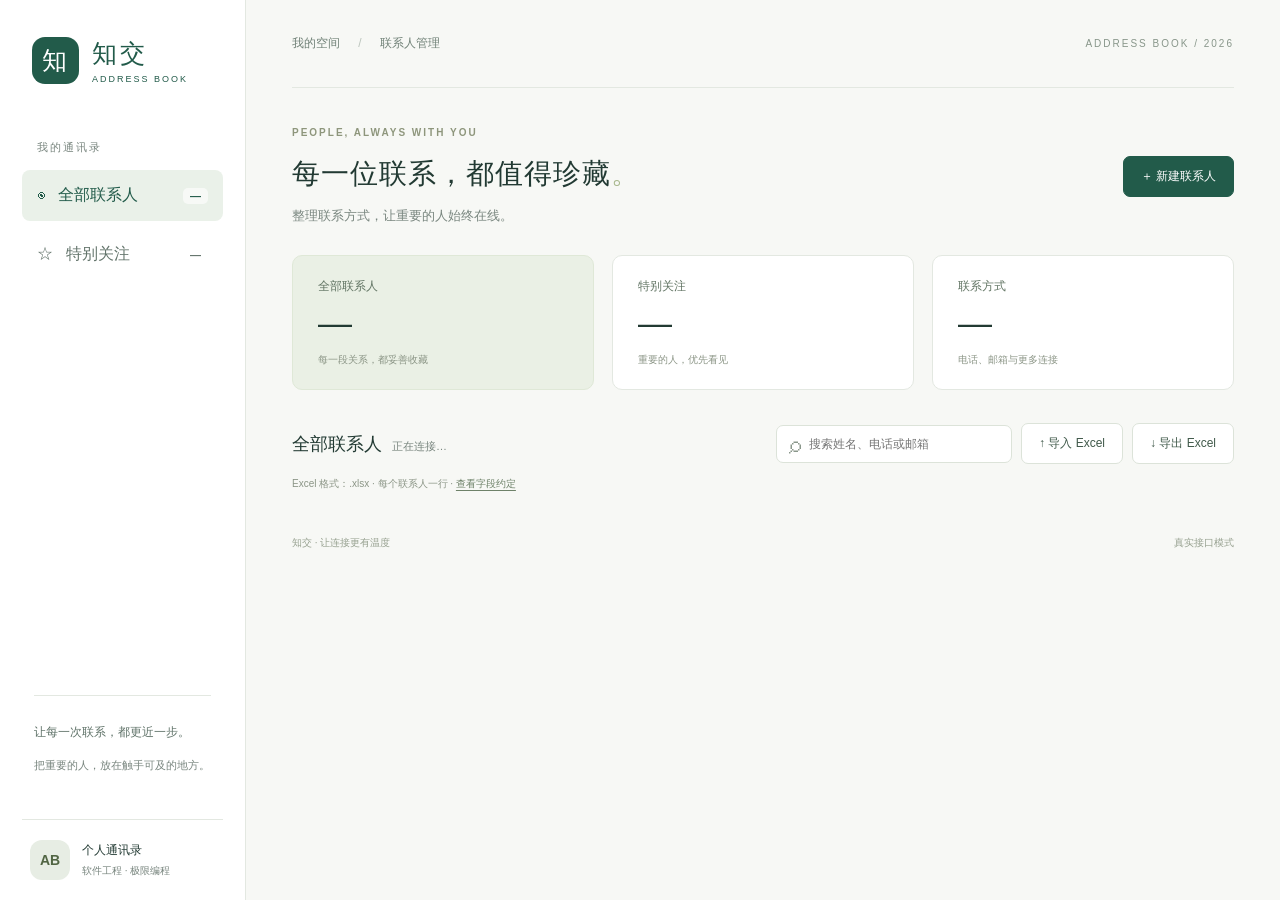
==== frontend/index.html @ eaf9f21e "feat(frontend): add responsive contact layout and API contract" ====
<!doctype html>
<html lang="zh-CN">
<head>
  <meta charset="UTF-8"><meta name="viewport" content="width=device-width, initial-scale=1">
  <meta name="theme-color" content="#225b4a"><title>知交 · 通讯录</title>
  <link rel="stylesheet" href="styles.css"><script type="module" src="app.js"></script>
</head>
<body>
  <aside class="sidebar">
    <a class="brand" href="./"><span class="brand-icon">知</span><span>知交<small>ADDRESS BOOK</small></span></a>
    <p class="nav-label">我的通讯录</p>
    <nav aria-label="联系人筛选"><button id="all-nav" class="nav active" aria-pressed="true">◉ <span>全部联系人</span><b id="all-count">—</b></button><button id="favorite-nav" class="nav" aria-pressed="false">☆ <span>特别关注</span><b id="favorite-count">—</b></button></nav>
    <div class="side-note"><span>让每一次联系，都更近一步。</span><p>把重要的人，放在触手可及的地方。</p></div>
    <div class="workspace"><span class="avatar">AB</span><div>个人通讯录<small>软件工程 · 极限编程</small></div></div>
  </aside>
  <main>
    <header><div class="breadcrumb">我的空间 <span>/</span> 联系人管理</div><span class="edition">ADDRESS BOOK / 2026</span></header>
    <section class="heading"><div><p class="eyebrow">PEOPLE, ALWAYS WITH YOU</p><h1 id="page-title">每一位联系，都值得珍藏<span>。</span></h1><p class="subtitle">整理联系方式，让重要的人始终在线。</p></div><button id="add-contact" class="primary">＋ 新建联系人</button></section>
    <div id="demo-banner" class="demo-banner" hidden>演示模式 · 虚构样例，仅保存在本次页面内存中；未连接真实后端。<a href="?">切换真实接口</a></div>
    <section class="stats" aria-label="通讯录概览"><div><span>全部联系人</span><strong id="stat-total">—</strong><small>每一段关系，都妥善收藏</small></div><div><span>特别关注</span><strong id="stat-favorite">—</strong><small>重要的人，优先看见</small></div><div><span>联系方式</span><strong id="stat-methods">—</strong><small>电话、邮箱与更多连接</small></div></section>
    <section class="directory"><div class="toolbar"><div><h2 id="list-title">全部联系人</h2><span id="result-count">正在连接…</span></div><div class="tools"><label class="search"><span aria-hidden="true">⌕</span><input id="search" type="search" placeholder="搜索姓名、电话或邮箱" aria-label="搜索联系人"></label><button id="import-button" class="secondary">↑ 导入 Excel</button><button id="export-button" class="secondary">↓ 导出 Excel</button><input id="import-file" type="file" accept=".xlsx" hidden></div></div>
    <p class="file-hint">Excel 格式：.xlsx · 每个联系人一行 · <a href="../docs/API_CONTRACT.md">查看字段约定</a></p>
    <div id="feedback" class="feedback" role="status" aria-live="polite" hidden></div>
    <div id="contact-list" class="contact-grid" aria-busy="true"></div>
    <div id="empty-state" class="empty" hidden><span>◎</span><h3 id="empty-title">还没有联系人</h3><p id="empty-description">新建一位联系人，开始整理你的连接。</p><button id="empty-add" class="secondary">＋ 新建联系人</button></div>
    <div id="error-state" class="empty" hidden><span>↻</span><h3>暂时无法连接通讯录</h3><p>请确认后端已启动、API 地址和跨域配置正确。</p><button id="retry" class="secondary">重新连接</button><a class="demo-link" href="?demo=1">查看标注清楚的前端演示</a></div>
    <footer><span>知交 · 让连接更有温度</span><span id="connection-label">真实接口模式</span></footer></section>
  </main>
  <dialog id="contact-dialog" aria-labelledby="dialog-title"><form id="contact-form"><div class="dialog-heading"><div><p class="eyebrow">A NEW CONNECTION</p><h2 id="dialog-title">新建联系人</h2></div><button type="button" class="icon-button" data-close aria-label="关闭">×</button></div><label class="field">姓名 <span class="required">*</span><input id="contact-name" name="name" required maxlength="80" placeholder="请输入联系人姓名" autocomplete="name"></label><label class="field">备注<textarea id="contact-notes" maxlength="1000" rows="2" placeholder="公司、分组，或关于这位联系人的小记"></textarea></label><div class="method-heading"><h3>联系方式</h3><button id="add-method" type="button" class="text-button">＋ 添加一项</button></div><div id="method-fields"></div><label class="favorite-option"><input id="contact-favorite" type="checkbox"> 设为特别关注</label><p id="form-error" class="form-error" role="alert" hidden></p><div class="dialog-actions"><button type="button" class="secondary" data-close>取消</button><button id="save-contact" type="submit" class="primary">保存联系人</button></div></form></dialog>
  <dialog id="delete-dialog" aria-labelledby="delete-title"><form id="delete-form"><h2 id="delete-title">删除联系人？</h2><p id="delete-description"></p><p>删除后无法恢复，请确认后再操作。</p><p id="delete-error" class="form-error" role="alert" hidden></p><div class="dialog-actions"><button type="button" class="secondary" id="cancel-delete">取消</button><button id="confirm-delete" class="danger" type="submit">确认删除</button></div></form></dialog>
</body></html>
---- frontend/styles.css ----
:root{font-family:"Segoe UI","Microsoft YaHei",sans-serif;color:#223a33;background:#f7f8f5;font-synthesis:none;--green:#225b4a;--muted:#79867f;--line:#e3e8e1}*{box-sizing:border-box}body{margin:0;display:flex;min-height:100vh}button,input,select,textarea{font:inherit}button,a,input,select,textarea{-webkit-tap-highlight-color:transparent}button{cursor:pointer;transition:background .16s,transform .16s}button:disabled{opacity:.55;cursor:wait}button:focus-visible,a:focus-visible{outline:3px solid #b79c52;outline-offset:3px}a{color:var(--green);text-underline-offset:3px}[hidden]{display:none!important}.sidebar{width:246px;flex-shrink:0;background:#fff;border-right:1px solid var(--line);padding:37px 22px 20px;display:flex;flex-direction:column;position:sticky;top:0;height:100vh}.brand{display:flex;align-items:center;gap:13px;text-decoration:none;font-size:25px;letter-spacing:3px;font-weight:700;margin:0 10px 56px}.brand-icon{background:var(--green);color:#fff;border-radius:13px;font-size:25px;width:47px;height:47px;display:grid;place-items:center}.brand small{display:block;font-size:9px;letter-spacing:2px;font-weight:500;margin-top:4px}.nav-label{font-size:11px;color:var(--muted);margin:0 15px 15px;letter-spacing:2px}.nav{display:flex;align-items:center;gap:13px;width:100%;border:0;background:transparent;border-radius:8px;padding:15px;text-align:left;color:#63746b;margin-bottom:8px}.nav.active{background:#eaf1e9;color:var(--green);font-weight:600}.nav b{margin-left:auto;font-size:11px;background:#fff9;padding:2px 7px;border-radius:5px}.side-note{margin:auto 12px 32px;border-top:1px solid var(--line);padding-top:25px;font-size:12px;line-height:1.9;color:#607369}.side-note p{font-size:11px;color:var(--muted)}.workspace{display:flex;gap:12px;border-top:1px solid var(--line);padding:20px 8px 0;font-size:12px;align-items:center}.workspace small{display:block;color:var(--muted);font-size:10px;margin-top:5px}.avatar{display:grid;place-items:center;background:#e7ede4;color:#516543;width:40px;height:40px;border-radius:12px;font-weight:600;font-size:14px;flex-shrink:0}main{flex:1;min-width:0;padding:0 46px 25px;max-width:1700px}header{height:88px;display:flex;justify-content:space-between;align-items:center;border-bottom:1px solid var(--line);font-size:12px}.breadcrumb{color:#708177}.breadcrumb span{padding:0 15px;color:#bcc5bd}.edition{font-size:10px;color:#88968a;letter-spacing:2px}.heading{display:flex;justify-content:space-between;align-items:center;margin:39px 0 30px;gap:20px}.eyebrow{font-size:10px;letter-spacing:2px;color:#8e967c;font-weight:600;margin:0 0 15px}h1{font-size:clamp(23px,2.2vw,34px);font-weight:600;letter-spacing:1px;margin:0;line-height:1.5}h1 span{color:#a6b68a}.subtitle{font-size:13px;color:var(--muted);margin:12px 0 0}.primary,.secondary,.danger{border-radius:7px;padding:11px 17px;font-size:12px;white-space:nowrap}.primary{background:var(--green);color:#fff;border:1px solid var(--green)}.primary:hover{background:#194637}.secondary{background:#fff;border:1px solid #dce3d9;color:#415a4b}.secondary:hover{background:#eff4ec}.danger{background:#a33d3d;color:#fff;border:1px solid #a33d3d}.stats{display:grid;grid-template-columns:repeat(3,1fr);gap:18px;margin:25px 0 33px}.stats>div{padding:22px 25px;border:1px solid var(--line);border-radius:10px;background:#fff;position:relative}.stats>div:first-child{background:#eaf0e5;border-color:#dfe8d7}.stats span{display:block;font-size:12px;color:#617463}.stats strong{display:block;font-size:34px;font-weight:500;margin:10px 0;line-height:1}.stats small{font-size:10px;color:#8b9586}.toolbar{display:flex;justify-content:space-between;align-items:center;gap:18px}.toolbar h2{font-size:18px;display:inline;margin-right:10px;font-weight:600}.toolbar #result-count{font-size:11px;color:var(--muted)}.tools{display:flex;gap:9px;align-items:center}.search{display:flex;align-items:center;gap:8px;background:#fff;border:1px solid #dce3d9;border-radius:7px;padding:0 12px}.search>span{font-size:24px;color:#8a978b}.search input{width:190px;padding:11px 0;border:0;background:none;font-size:12px;outline:0}.search:focus-within{outline:2px solid #a3b99c}.file-hint{font-size:10px;color:#8b9586;margin:13px 0 20px}.file-hint a{color:#6e8269}.contact-grid{display:grid;grid-template-columns:repeat(3,minmax(0,1fr));gap:17px}.contact-card{background:#fff;border:1px solid var(--line);border-radius:10px;padding:21px;min-height:222px;display:flex;flex-direction:column}.card-heading{display:flex;align-items:center;gap:12px;min-width:0}.card-heading .avatar{width:44px;height:44px;font-size:17px;background:#edf0e4;color:#758451}.card-heading h3{font-size:15px;margin:0 0 5px;overflow-wrap:anywhere}.card-heading .notes{font-size:11px;color:var(--muted);margin:0;overflow-wrap:anywhere}.identity{flex:1;min-width:0}.icon-button{background:transparent;border:0;padding:5px;font-size:23px;color:#b3bcae;line-height:1;border-radius:5px}.icon-button[aria-pressed="true"]{color:#b5943d}.methods{margin:18px 0 15px;display:grid;gap:9px}.method-line{display:flex;gap:9px;align-items:baseline;font-size:12px;min-width:0}.method-label{font-size:10px;color:#8d9b8d;min-width:28px}.method-value{overflow-wrap:anywhere;white-space:pre-wrap;color:#506553}.card-actions{margin-top:auto;display:flex;justify-content:flex-end;gap:15px;padding-top:13px;border-top:1px solid #eff1ec}.text-button{border:0;background:none;color:#476b57;font-size:11px;padding:4px}.text-button.delete{color:#9c7772}.empty{text-align:center;padding:60px 20px;background:#fff;border:1px dashed #d4dfd0;border-radius:10px;color:var(--muted)}.empty>span{font-size:35px;color:#9aab8c}.empty h3{font-size:18px;color:#385341;font-weight:500}.empty p{font-size:13px;line-height:1.8}.demo-link{display:inline-block;font-size:12px;margin:15px}footer{display:flex;justify-content:space-between;gap:12px;margin:25px 0;font-size:10px;color:#96a08f}.demo-banner{background:#fff4d7;border:1px solid #ead9a6;color:#806322;border-radius:7px;padding:12px 15px;font-size:12px;line-height:1.7}.demo-banner a{margin-left:12px}.feedback{padding:12px 15px;border-radius:7px;background:#e9f1e6;color:#345c3b;font-size:12px;margin:12px 0}.feedback.error,.form-error{background:#fff0ec;color:#9d4637}.feedback.info{background:#eef1f7;color:#465b7d}dialog{border:1px solid #dce3d9;border-radius:14px;padding:30px;width:min(570px,calc(100% - 28px));max-height:90vh;color:#294236;box-shadow:0 24px 90px #1d382c26}dialog::backdrop{background:#1b302957;backdrop-filter:blur(3px)}.dialog-heading{display:flex;justify-content:space-between;align-items:flex-start}.dialog-heading h2{font-size:23px;margin:0 0 25px;font-weight:600}.dialog-heading .eyebrow{margin-bottom:9px}.field{display:block;font-size:12px;margin-bottom:19px}.required{color:#a05b47}.field input,.field textarea{display:block;width:100%;margin-top:8px;border:1px solid #dbe2d7;border-radius:6px;padding:11px;background:#fafbf8;color:#294236;resize:vertical}.field input:focus,.field textarea:focus,.method-row input:focus,.method-row select:focus{outline:2px solid #a3b99c;outline-offset:1px}.method-heading{display:flex;justify-content:space-between;align-items:center;margin-bottom:8px}.method-heading h3{font-size:13px;font-weight:500}.method-row{display:flex;gap:8px;margin-bottom:10px;align-items:center}.method-row select,.method-row input{padding:10px 8px;border:1px solid #dbe2d7;background:#fafbf8;border-radius:5px;font-size:12px;min-width:0}.method-row select{width:85px}.method-row input{flex:1;width:0}.method-row button{font-size:20px}.favorite-option{font-size:12px;display:flex;gap:7px;align-items:center;margin:22px 0}.favorite-option input{accent-color:var(--green)}.dialog-actions{display:flex;justify-content:flex-end;gap:10px;padding-top:20px;border-top:1px solid var(--line);margin-top:20px}.form-error{padding:10px;font-size:12px;line-height:1.7;border-radius:6px}#delete-dialog p{font-size:13px;line-height:1.8}body:has(dialog[open]){overflow:hidden}
@media(min-width:1600px){main{padding-left:60px;padding-right:60px}.contact-grid{grid-template-columns:repeat(4,minmax(0,1fr))}}
@media(max-width:1200px){.sidebar{width:205px;padding-left:15px;padding-right:15px}main{padding:0 28px 20px}.toolbar{align-items:flex-start;flex-direction:column}.tools{width:100%}.search{flex:1}.search input{width:100%}.contact-grid{grid-template-columns:repeat(2,minmax(0,1fr))}.edition{display:none}}
@media(max-width:650px){body{display:block}.sidebar{position:static;width:100%;height:auto;padding:16px;border:0;border-bottom:1px solid var(--line)}.brand{font-size:21px;margin:0 0 18px;gap:10px}.brand-icon{width:38px;height:38px;font-size:21px}.nav-label,.side-note,.workspace{display:none}.sidebar nav{display:flex;gap:8px}.nav{margin:0;padding:11px;font-size:12px}.nav b{padding:2px 5px}.sidebar .brand small{font-size:8px}main{padding:0 16px 16px}header{height:52px}.heading{margin:25px 0 20px;align-items:flex-start;flex-direction:column}.heading .primary{align-self:flex-end}.eyebrow{font-size:8px;margin-bottom:10px}h1{font-size:23px}.subtitle{font-size:12px}.stats{gap:8px;margin:20px 0 25px}.stats>div{padding:15px 11px}.stats strong{font-size:27px}.stats span{font-size:11px}.stats small{font-size:9px;line-height:1.7;display:block}.tools{flex-wrap:wrap}.search{flex-basis:100%}.tools>.secondary{flex:1}.contact-grid{grid-template-columns:1fr}.toolbar h2{font-size:17px}.file-hint{line-height:1.8}.contact-card{min-height:205px}dialog{padding:22px}.edition{display:none}footer{font-size:9px}.demo-banner{font-size:11px}}
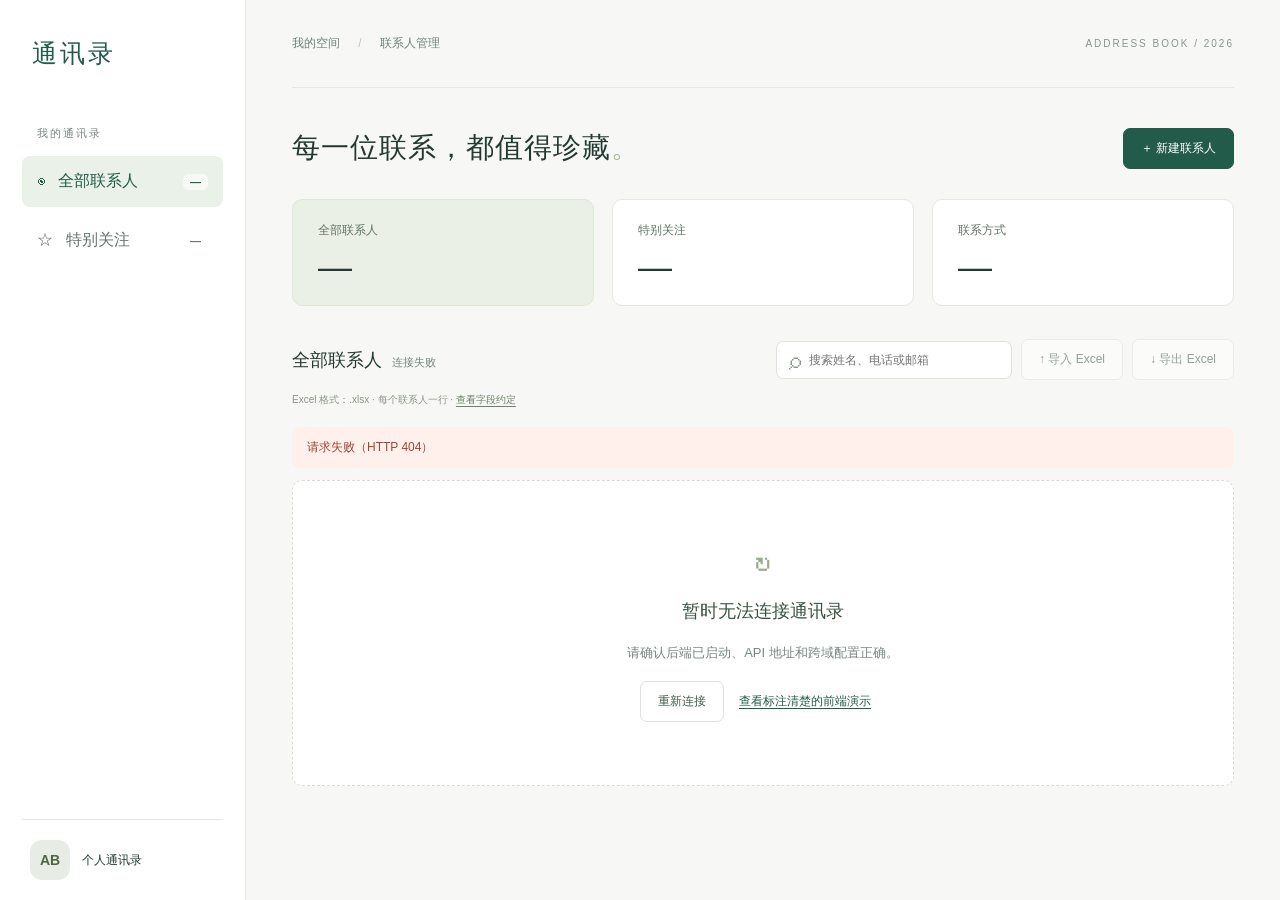
==== commit 3134a15d: "style(frontend): simplify title and remove annotated captions" ====
--- a/frontend/index.html
+++ b/frontend/index.html
@@ -2,29 +2,28 @@
 <html lang="zh-CN">
 <head>
   <meta charset="UTF-8"><meta name="viewport" content="width=device-width, initial-scale=1">
-  <meta name="theme-color" content="#225b4a"><title>知交 · 通讯录</title>
+  <meta name="theme-color" content="#225b4a"><title>通讯录</title>
   <link rel="stylesheet" href="styles.css"><script type="module" src="app.js"></script>
 </head>
 <body>
   <aside class="sidebar">
-    <a class="brand" href="./"><span class="brand-icon">知</span><span>知交<small>ADDRESS BOOK</small></span></a>
+    <a class="brand" href="./">通讯录</a>
     <p class="nav-label">我的通讯录</p>
     <nav aria-label="联系人筛选"><button id="all-nav" class="nav active" aria-pressed="true">◉ <span>全部联系人</span><b id="all-count">—</b></button><button id="favorite-nav" class="nav" aria-pressed="false">☆ <span>特别关注</span><b id="favorite-count">—</b></button></nav>
-    <div class="side-note"><span>让每一次联系，都更近一步。</span><p>把重要的人，放在触手可及的地方。</p></div>
-    <div class="workspace"><span class="avatar">AB</span><div>个人通讯录<small>软件工程 · 极限编程</small></div></div>
+    <div class="workspace"><span class="avatar">AB</span><div>个人通讯录</div></div>
   </aside>
   <main>
     <header><div class="breadcrumb">我的空间 <span>/</span> 联系人管理</div><span class="edition">ADDRESS BOOK / 2026</span></header>
-    <section class="heading"><div><p class="eyebrow">PEOPLE, ALWAYS WITH YOU</p><h1 id="page-title">每一位联系，都值得珍藏<span>。</span></h1><p class="subtitle">整理联系方式，让重要的人始终在线。</p></div><button id="add-contact" class="primary">＋ 新建联系人</button></section>
+    <section class="heading"><div><h1 id="page-title">每一位联系，都值得珍藏<span>。</span></h1></div><button id="add-contact" class="primary">＋ 新建联系人</button></section>
     <div id="demo-banner" class="demo-banner" hidden>演示模式 · 虚构样例，仅保存在本次页面内存中；未连接真实后端。<a href="?">切换真实接口</a></div>
-    <section class="stats" aria-label="通讯录概览"><div><span>全部联系人</span><strong id="stat-total">—</strong><small>每一段关系，都妥善收藏</small></div><div><span>特别关注</span><strong id="stat-favorite">—</strong><small>重要的人，优先看见</small></div><div><span>联系方式</span><strong id="stat-methods">—</strong><small>电话、邮箱与更多连接</small></div></section>
+    <section class="stats" aria-label="通讯录概览"><div><span>全部联系人</span><strong id="stat-total">—</strong></div><div><span>特别关注</span><strong id="stat-favorite">—</strong></div><div><span>联系方式</span><strong id="stat-methods">—</strong></div></section>
     <section class="directory"><div class="toolbar"><div><h2 id="list-title">全部联系人</h2><span id="result-count">正在连接…</span></div><div class="tools"><label class="search"><span aria-hidden="true">⌕</span><input id="search" type="search" placeholder="搜索姓名、电话或邮箱" aria-label="搜索联系人"></label><button id="import-button" class="secondary">↑ 导入 Excel</button><button id="export-button" class="secondary">↓ 导出 Excel</button><input id="import-file" type="file" accept=".xlsx" hidden></div></div>
     <p class="file-hint">Excel 格式：.xlsx · 每个联系人一行 · <a href="../docs/API_CONTRACT.md">查看字段约定</a></p>
     <div id="feedback" class="feedback" role="status" aria-live="polite" hidden></div>
     <div id="contact-list" class="contact-grid" aria-busy="true"></div>
     <div id="empty-state" class="empty" hidden><span>◎</span><h3 id="empty-title">还没有联系人</h3><p id="empty-description">新建一位联系人，开始整理你的连接。</p><button id="empty-add" class="secondary">＋ 新建联系人</button></div>
     <div id="error-state" class="empty" hidden><span>↻</span><h3>暂时无法连接通讯录</h3><p>请确认后端已启动、API 地址和跨域配置正确。</p><button id="retry" class="secondary">重新连接</button><a class="demo-link" href="?demo=1">查看标注清楚的前端演示</a></div>
-    <footer><span>知交 · 让连接更有温度</span><span id="connection-label">真实接口模式</span></footer></section>
+    </section>
   </main>
   <dialog id="contact-dialog" aria-labelledby="dialog-title"><form id="contact-form"><div class="dialog-heading"><div><p class="eyebrow">A NEW CONNECTION</p><h2 id="dialog-title">新建联系人</h2></div><button type="button" class="icon-button" data-close aria-label="关闭">×</button></div><label class="field">姓名 <span class="required">*</span><input id="contact-name" name="name" required maxlength="80" placeholder="请输入联系人姓名" autocomplete="name"></label><label class="field">备注<textarea id="contact-notes" maxlength="1000" rows="2" placeholder="公司、分组，或关于这位联系人的小记"></textarea></label><div class="method-heading"><h3>联系方式</h3><button id="add-method" type="button" class="text-button">＋ 添加一项</button></div><div id="method-fields"></div><label class="favorite-option"><input id="contact-favorite" type="checkbox"> 设为特别关注</label><p id="form-error" class="form-error" role="alert" hidden></p><div class="dialog-actions"><button type="button" class="secondary" data-close>取消</button><button id="save-contact" type="submit" class="primary">保存联系人</button></div></form></dialog>
   <dialog id="delete-dialog" aria-labelledby="delete-title"><form id="delete-form"><h2 id="delete-title">删除联系人？</h2><p id="delete-description"></p><p>删除后无法恢复，请确认后再操作。</p><p id="delete-error" class="form-error" role="alert" hidden></p><div class="dialog-actions"><button type="button" class="secondary" id="cancel-delete">取消</button><button id="confirm-delete" class="danger" type="submit">确认删除</button></div></form></dialog>
--- a/frontend/styles.css
+++ b/frontend/styles.css
@@ -1,4 +1,4 @@
-:root{font-family:"Segoe UI","Microsoft YaHei",sans-serif;color:#223a33;background:#f7f8f5;font-synthesis:none;--green:#225b4a;--muted:#79867f;--line:#e3e8e1}*{box-sizing:border-box}body{margin:0;display:flex;min-height:100vh}button,input,select,textarea{font:inherit}button,a,input,select,textarea{-webkit-tap-highlight-color:transparent}button{cursor:pointer;transition:background .16s,transform .16s}button:disabled{opacity:.55;cursor:wait}button:focus-visible,a:focus-visible{outline:3px solid #b79c52;outline-offset:3px}a{color:var(--green);text-underline-offset:3px}[hidden]{display:none!important}.sidebar{width:246px;flex-shrink:0;background:#fff;border-right:1px solid var(--line);padding:37px 22px 20px;display:flex;flex-direction:column;position:sticky;top:0;height:100vh}.brand{display:flex;align-items:center;gap:13px;text-decoration:none;font-size:25px;letter-spacing:3px;font-weight:700;margin:0 10px 56px}.brand-icon{background:var(--green);color:#fff;border-radius:13px;font-size:25px;width:47px;height:47px;display:grid;place-items:center}.brand small{display:block;font-size:9px;letter-spacing:2px;font-weight:500;margin-top:4px}.nav-label{font-size:11px;color:var(--muted);margin:0 15px 15px;letter-spacing:2px}.nav{display:flex;align-items:center;gap:13px;width:100%;border:0;background:transparent;border-radius:8px;padding:15px;text-align:left;color:#63746b;margin-bottom:8px}.nav.active{background:#eaf1e9;color:var(--green);font-weight:600}.nav b{margin-left:auto;font-size:11px;background:#fff9;padding:2px 7px;border-radius:5px}.side-note{margin:auto 12px 32px;border-top:1px solid var(--line);padding-top:25px;font-size:12px;line-height:1.9;color:#607369}.side-note p{font-size:11px;color:var(--muted)}.workspace{display:flex;gap:12px;border-top:1px solid var(--line);padding:20px 8px 0;font-size:12px;align-items:center}.workspace small{display:block;color:var(--muted);font-size:10px;margin-top:5px}.avatar{display:grid;place-items:center;background:#e7ede4;color:#516543;width:40px;height:40px;border-radius:12px;font-weight:600;font-size:14px;flex-shrink:0}main{flex:1;min-width:0;padding:0 46px 25px;max-width:1700px}header{height:88px;display:flex;justify-content:space-between;align-items:center;border-bottom:1px solid var(--line);font-size:12px}.breadcrumb{color:#708177}.breadcrumb span{padding:0 15px;color:#bcc5bd}.edition{font-size:10px;color:#88968a;letter-spacing:2px}.heading{display:flex;justify-content:space-between;align-items:center;margin:39px 0 30px;gap:20px}.eyebrow{font-size:10px;letter-spacing:2px;color:#8e967c;font-weight:600;margin:0 0 15px}h1{font-size:clamp(23px,2.2vw,34px);font-weight:600;letter-spacing:1px;margin:0;line-height:1.5}h1 span{color:#a6b68a}.subtitle{font-size:13px;color:var(--muted);margin:12px 0 0}.primary,.secondary,.danger{border-radius:7px;padding:11px 17px;font-size:12px;white-space:nowrap}.primary{background:var(--green);color:#fff;border:1px solid var(--green)}.primary:hover{background:#194637}.secondary{background:#fff;border:1px solid #dce3d9;color:#415a4b}.secondary:hover{background:#eff4ec}.danger{background:#a33d3d;color:#fff;border:1px solid #a33d3d}.stats{display:grid;grid-template-columns:repeat(3,1fr);gap:18px;margin:25px 0 33px}.stats>div{padding:22px 25px;border:1px solid var(--line);border-radius:10px;background:#fff;position:relative}.stats>div:first-child{background:#eaf0e5;border-color:#dfe8d7}.stats span{display:block;font-size:12px;color:#617463}.stats strong{display:block;font-size:34px;font-weight:500;margin:10px 0;line-height:1}.stats small{font-size:10px;color:#8b9586}.toolbar{display:flex;justify-content:space-between;align-items:center;gap:18px}.toolbar h2{font-size:18px;display:inline;margin-right:10px;font-weight:600}.toolbar #result-count{font-size:11px;color:var(--muted)}.tools{display:flex;gap:9px;align-items:center}.search{display:flex;align-items:center;gap:8px;background:#fff;border:1px solid #dce3d9;border-radius:7px;padding:0 12px}.search>span{font-size:24px;color:#8a978b}.search input{width:190px;padding:11px 0;border:0;background:none;font-size:12px;outline:0}.search:focus-within{outline:2px solid #a3b99c}.file-hint{font-size:10px;color:#8b9586;margin:13px 0 20px}.file-hint a{color:#6e8269}.contact-grid{display:grid;grid-template-columns:repeat(3,minmax(0,1fr));gap:17px}.contact-card{background:#fff;border:1px solid var(--line);border-radius:10px;padding:21px;min-height:222px;display:flex;flex-direction:column}.card-heading{display:flex;align-items:center;gap:12px;min-width:0}.card-heading .avatar{width:44px;height:44px;font-size:17px;background:#edf0e4;color:#758451}.card-heading h3{font-size:15px;margin:0 0 5px;overflow-wrap:anywhere}.card-heading .notes{font-size:11px;color:var(--muted);margin:0;overflow-wrap:anywhere}.identity{flex:1;min-width:0}.icon-button{background:transparent;border:0;padding:5px;font-size:23px;color:#b3bcae;line-height:1;border-radius:5px}.icon-button[aria-pressed="true"]{color:#b5943d}.methods{margin:18px 0 15px;display:grid;gap:9px}.method-line{display:flex;gap:9px;align-items:baseline;font-size:12px;min-width:0}.method-label{font-size:10px;color:#8d9b8d;min-width:28px}.method-value{overflow-wrap:anywhere;white-space:pre-wrap;color:#506553}.card-actions{margin-top:auto;display:flex;justify-content:flex-end;gap:15px;padding-top:13px;border-top:1px solid #eff1ec}.text-button{border:0;background:none;color:#476b57;font-size:11px;padding:4px}.text-button.delete{color:#9c7772}.empty{text-align:center;padding:60px 20px;background:#fff;border:1px dashed #d4dfd0;border-radius:10px;color:var(--muted)}.empty>span{font-size:35px;color:#9aab8c}.empty h3{font-size:18px;color:#385341;font-weight:500}.empty p{font-size:13px;line-height:1.8}.demo-link{display:inline-block;font-size:12px;margin:15px}footer{display:flex;justify-content:space-between;gap:12px;margin:25px 0;font-size:10px;color:#96a08f}.demo-banner{background:#fff4d7;border:1px solid #ead9a6;color:#806322;border-radius:7px;padding:12px 15px;font-size:12px;line-height:1.7}.demo-banner a{margin-left:12px}.feedback{padding:12px 15px;border-radius:7px;background:#e9f1e6;color:#345c3b;font-size:12px;margin:12px 0}.feedback.error,.form-error{background:#fff0ec;color:#9d4637}.feedback.info{background:#eef1f7;color:#465b7d}dialog{border:1px solid #dce3d9;border-radius:14px;padding:30px;width:min(570px,calc(100% - 28px));max-height:90vh;color:#294236;box-shadow:0 24px 90px #1d382c26}dialog::backdrop{background:#1b302957;backdrop-filter:blur(3px)}.dialog-heading{display:flex;justify-content:space-between;align-items:flex-start}.dialog-heading h2{font-size:23px;margin:0 0 25px;font-weight:600}.dialog-heading .eyebrow{margin-bottom:9px}.field{display:block;font-size:12px;margin-bottom:19px}.required{color:#a05b47}.field input,.field textarea{display:block;width:100%;margin-top:8px;border:1px solid #dbe2d7;border-radius:6px;padding:11px;background:#fafbf8;color:#294236;resize:vertical}.field input:focus,.field textarea:focus,.method-row input:focus,.method-row select:focus{outline:2px solid #a3b99c;outline-offset:1px}.method-heading{display:flex;justify-content:space-between;align-items:center;margin-bottom:8px}.method-heading h3{font-size:13px;font-weight:500}.method-row{display:flex;gap:8px;margin-bottom:10px;align-items:center}.method-row select,.method-row input{padding:10px 8px;border:1px solid #dbe2d7;background:#fafbf8;border-radius:5px;font-size:12px;min-width:0}.method-row select{width:85px}.method-row input{flex:1;width:0}.method-row button{font-size:20px}.favorite-option{font-size:12px;display:flex;gap:7px;align-items:center;margin:22px 0}.favorite-option input{accent-color:var(--green)}.dialog-actions{display:flex;justify-content:flex-end;gap:10px;padding-top:20px;border-top:1px solid var(--line);margin-top:20px}.form-error{padding:10px;font-size:12px;line-height:1.7;border-radius:6px}#delete-dialog p{font-size:13px;line-height:1.8}body:has(dialog[open]){overflow:hidden}
+:root{font-family:"Segoe UI","Microsoft YaHei",sans-serif;color:#223a33;background:#f7f8f5;font-synthesis:none;--green:#225b4a;--muted:#79867f;--line:#e3e8e1}*{box-sizing:border-box}body{margin:0;display:flex;min-height:100vh}button,input,select,textarea{font:inherit}button,a,input,select,textarea{-webkit-tap-highlight-color:transparent}button{cursor:pointer;transition:background .16s,transform .16s}button:disabled{opacity:.55;cursor:wait}button:focus-visible,a:focus-visible{outline:3px solid #b79c52;outline-offset:3px}a{color:var(--green);text-underline-offset:3px}[hidden]{display:none!important}.sidebar{width:246px;flex-shrink:0;background:#fff;border-right:1px solid var(--line);padding:37px 22px 20px;display:flex;flex-direction:column;position:sticky;top:0;height:100vh}.brand{display:flex;align-items:center;gap:13px;text-decoration:none;font-size:25px;letter-spacing:3px;font-weight:700;margin:0 10px 56px}.nav-label{font-size:11px;color:var(--muted);margin:0 15px 15px;letter-spacing:2px}.nav{display:flex;align-items:center;gap:13px;width:100%;border:0;background:transparent;border-radius:8px;padding:15px;text-align:left;color:#63746b;margin-bottom:8px}.nav.active{background:#eaf1e9;color:var(--green);font-weight:600}.nav b{margin-left:auto;font-size:11px;background:#fff9;padding:2px 7px;border-radius:5px}.workspace{margin-top:auto;display:flex;gap:12px;border-top:1px solid var(--line);padding:20px 8px 0;font-size:12px;align-items:center}.avatar{display:grid;place-items:center;background:#e7ede4;color:#516543;width:40px;height:40px;border-radius:12px;font-weight:600;font-size:14px;flex-shrink:0}main{flex:1;min-width:0;padding:0 46px 25px;max-width:1700px}header{height:88px;display:flex;justify-content:space-between;align-items:center;border-bottom:1px solid var(--line);font-size:12px}.breadcrumb{color:#708177}.breadcrumb span{padding:0 15px;color:#bcc5bd}.edition{font-size:10px;color:#88968a;letter-spacing:2px}.heading{display:flex;justify-content:space-between;align-items:center;margin:39px 0 30px;gap:20px}.eyebrow{font-size:10px;letter-spacing:2px;color:#8e967c;font-weight:600;margin:0 0 15px}h1{font-size:clamp(23px,2.2vw,34px);font-weight:600;letter-spacing:1px;margin:0;line-height:1.5}h1 span{color:#a6b68a}.primary,.secondary,.danger{border-radius:7px;padding:11px 17px;font-size:12px;white-space:nowrap}.primary{background:var(--green);color:#fff;border:1px solid var(--green)}.primary:hover{background:#194637}.secondary{background:#fff;border:1px solid #dce3d9;color:#415a4b}.secondary:hover{background:#eff4ec}.danger{background:#a33d3d;color:#fff;border:1px solid #a33d3d}.stats{display:grid;grid-template-columns:repeat(3,1fr);gap:18px;margin:25px 0 33px}.stats>div{padding:22px 25px;border:1px solid var(--line);border-radius:10px;background:#fff;position:relative}.stats>div:first-child{background:#eaf0e5;border-color:#dfe8d7}.stats span{display:block;font-size:12px;color:#617463}.stats strong{display:block;font-size:34px;font-weight:500;margin:10px 0 0;line-height:1}.toolbar{display:flex;justify-content:space-between;align-items:center;gap:18px}.toolbar h2{font-size:18px;display:inline;margin-right:10px;font-weight:600}.toolbar #result-count{font-size:11px;color:var(--muted)}.tools{display:flex;gap:9px;align-items:center}.search{display:flex;align-items:center;gap:8px;background:#fff;border:1px solid #dce3d9;border-radius:7px;padding:0 12px}.search>span{font-size:24px;color:#8a978b}.search input{width:190px;padding:11px 0;border:0;background:none;font-size:12px;outline:0}.search:focus-within{outline:2px solid #a3b99c}.file-hint{font-size:10px;color:#8b9586;margin:13px 0 20px}.file-hint a{color:#6e8269}.contact-grid{display:grid;grid-template-columns:repeat(3,minmax(0,1fr));gap:17px}.contact-card{background:#fff;border:1px solid var(--line);border-radius:10px;padding:21px;min-height:222px;display:flex;flex-direction:column}.card-heading{display:flex;align-items:center;gap:12px;min-width:0}.card-heading .avatar{width:44px;height:44px;font-size:17px;background:#edf0e4;color:#758451}.card-heading h3{font-size:15px;margin:0 0 5px;overflow-wrap:anywhere}.card-heading .notes{font-size:11px;color:var(--muted);margin:0;overflow-wrap:anywhere}.identity{flex:1;min-width:0}.icon-button{background:transparent;border:0;padding:5px;font-size:23px;color:#b3bcae;line-height:1;border-radius:5px}.icon-button[aria-pressed="true"]{color:#b5943d}.methods{margin:18px 0 15px;display:grid;gap:9px}.method-line{display:flex;gap:9px;align-items:baseline;font-size:12px;min-width:0}.method-label{font-size:10px;color:#8d9b8d;min-width:28px}.method-value{overflow-wrap:anywhere;white-space:pre-wrap;color:#506553}.card-actions{margin-top:auto;display:flex;justify-content:flex-end;gap:15px;padding-top:13px;border-top:1px solid #eff1ec}.text-button{border:0;background:none;color:#476b57;font-size:11px;padding:4px}.text-button.delete{color:#9c7772}.empty{text-align:center;padding:60px 20px;background:#fff;border:1px dashed #d4dfd0;border-radius:10px;color:var(--muted)}.empty>span{font-size:35px;color:#9aab8c}.empty h3{font-size:18px;color:#385341;font-weight:500}.empty p{font-size:13px;line-height:1.8}.demo-link{display:inline-block;font-size:12px;margin:15px}.demo-banner{background:#fff4d7;border:1px solid #ead9a6;color:#806322;border-radius:7px;padding:12px 15px;font-size:12px;line-height:1.7}.demo-banner a{margin-left:12px}.feedback{padding:12px 15px;border-radius:7px;background:#e9f1e6;color:#345c3b;font-size:12px;margin:12px 0}.feedback.error,.form-error{background:#fff0ec;color:#9d4637}.feedback.info{background:#eef1f7;color:#465b7d}dialog{border:1px solid #dce3d9;border-radius:14px;padding:30px;width:min(570px,calc(100% - 28px));max-height:90vh;color:#294236;box-shadow:0 24px 90px #1d382c26}dialog::backdrop{background:#1b302957;backdrop-filter:blur(3px)}.dialog-heading{display:flex;justify-content:space-between;align-items:flex-start}.dialog-heading h2{font-size:23px;margin:0 0 25px;font-weight:600}.dialog-heading .eyebrow{margin-bottom:9px}.field{display:block;font-size:12px;margin-bottom:19px}.required{color:#a05b47}.field input,.field textarea{display:block;width:100%;margin-top:8px;border:1px solid #dbe2d7;border-radius:6px;padding:11px;background:#fafbf8;color:#294236;resize:vertical}.field input:focus,.field textarea:focus,.method-row input:focus,.method-row select:focus{outline:2px solid #a3b99c;outline-offset:1px}.method-heading{display:flex;justify-content:space-between;align-items:center;margin-bottom:8px}.method-heading h3{font-size:13px;font-weight:500}.method-row{display:flex;gap:8px;margin-bottom:10px;align-items:center}.method-row select,.method-row input{padding:10px 8px;border:1px solid #dbe2d7;background:#fafbf8;border-radius:5px;font-size:12px;min-width:0}.method-row select{width:85px}.method-row input{flex:1;width:0}.method-row button{font-size:20px}.favorite-option{font-size:12px;display:flex;gap:7px;align-items:center;margin:22px 0}.favorite-option input{accent-color:var(--green)}.dialog-actions{display:flex;justify-content:flex-end;gap:10px;padding-top:20px;border-top:1px solid var(--line);margin-top:20px}.form-error{padding:10px;font-size:12px;line-height:1.7;border-radius:6px}#delete-dialog p{font-size:13px;line-height:1.8}body:has(dialog[open]){overflow:hidden}
 @media(min-width:1600px){main{padding-left:60px;padding-right:60px}.contact-grid{grid-template-columns:repeat(4,minmax(0,1fr))}}
 @media(max-width:1200px){.sidebar{width:205px;padding-left:15px;padding-right:15px}main{padding:0 28px 20px}.toolbar{align-items:flex-start;flex-direction:column}.tools{width:100%}.search{flex:1}.search input{width:100%}.contact-grid{grid-template-columns:repeat(2,minmax(0,1fr))}.edition{display:none}}
-@media(max-width:650px){body{display:block}.sidebar{position:static;width:100%;height:auto;padding:16px;border:0;border-bottom:1px solid var(--line)}.brand{font-size:21px;margin:0 0 18px;gap:10px}.brand-icon{width:38px;height:38px;font-size:21px}.nav-label,.side-note,.workspace{display:none}.sidebar nav{display:flex;gap:8px}.nav{margin:0;padding:11px;font-size:12px}.nav b{padding:2px 5px}.sidebar .brand small{font-size:8px}main{padding:0 16px 16px}header{height:52px}.heading{margin:25px 0 20px;align-items:flex-start;flex-direction:column}.heading .primary{align-self:flex-end}.eyebrow{font-size:8px;margin-bottom:10px}h1{font-size:23px}.subtitle{font-size:12px}.stats{gap:8px;margin:20px 0 25px}.stats>div{padding:15px 11px}.stats strong{font-size:27px}.stats span{font-size:11px}.stats small{font-size:9px;line-height:1.7;display:block}.tools{flex-wrap:wrap}.search{flex-basis:100%}.tools>.secondary{flex:1}.contact-grid{grid-template-columns:1fr}.toolbar h2{font-size:17px}.file-hint{line-height:1.8}.contact-card{min-height:205px}dialog{padding:22px}.edition{display:none}footer{font-size:9px}.demo-banner{font-size:11px}}
+@media(max-width:650px){body{display:block}.sidebar{position:static;width:100%;height:auto;padding:16px;border:0;border-bottom:1px solid var(--line)}.brand{font-size:21px;margin:0 0 18px;gap:10px}.nav-label,.workspace{display:none}.sidebar nav{display:flex;gap:8px}.nav{margin:0;padding:11px;font-size:12px}.nav b{padding:2px 5px}main{padding:0 16px 16px}header{height:52px}.heading{margin:25px 0 20px;align-items:flex-start;flex-direction:column}.heading .primary{align-self:flex-end}.eyebrow{font-size:8px;margin-bottom:10px}h1{font-size:23px}.stats{gap:8px;margin:20px 0 25px}.stats>div{padding:15px 11px}.stats strong{font-size:27px}.stats span{font-size:11px}.tools{flex-wrap:wrap}.search{flex-basis:100%}.tools>.secondary{flex:1}.contact-grid{grid-template-columns:1fr}.toolbar h2{font-size:17px}.file-hint{line-height:1.8}.contact-card{min-height:205px}dialog{padding:22px}.edition{display:none}.demo-banner{font-size:11px}}
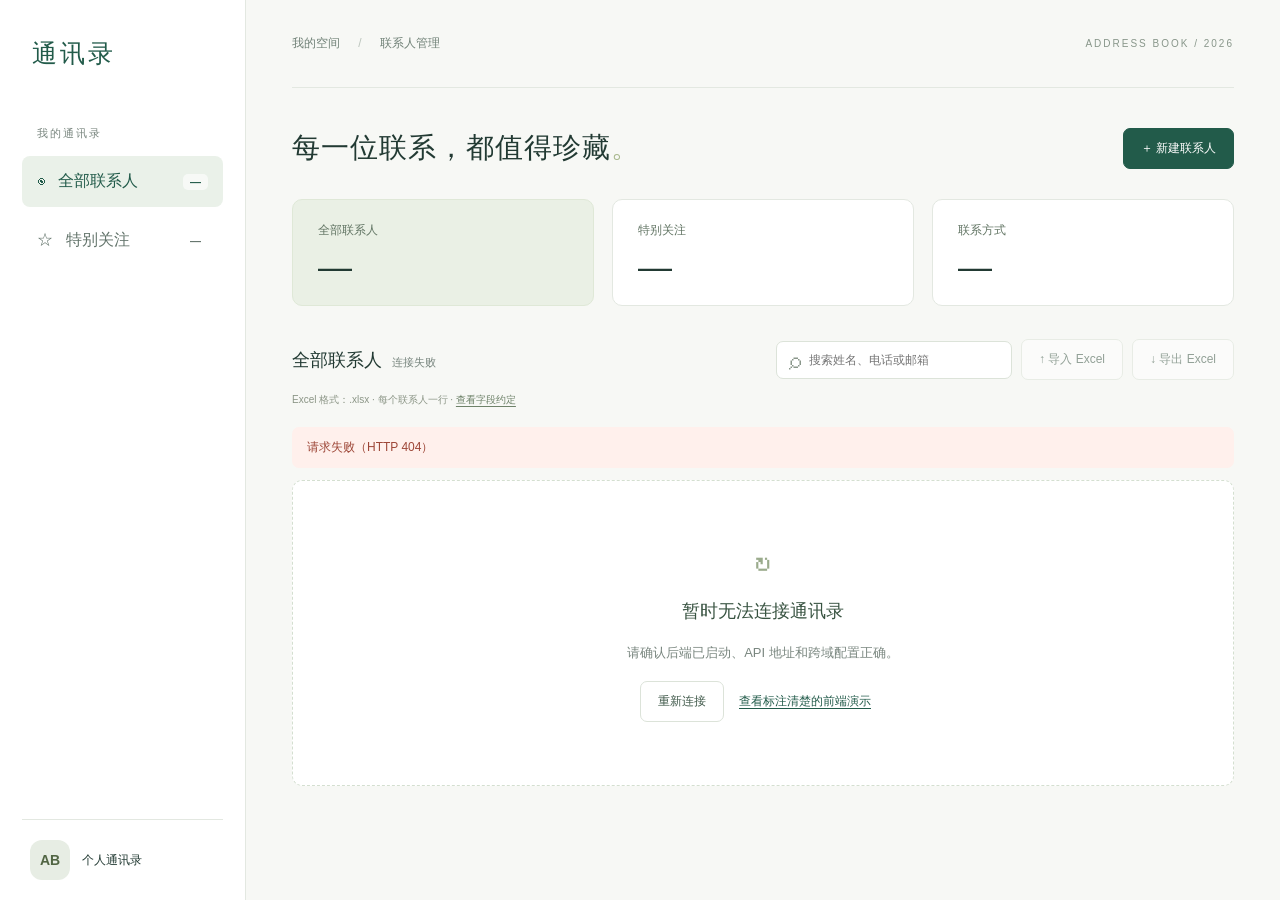
==== commit 62dcd434: "feat(deploy): host address book alongside calculator on Alibaba Cloud" ====
--- a/frontend/index.html
+++ b/frontend/index.html
@@ -18,7 +18,7 @@
     <div id="demo-banner" class="demo-banner" hidden>演示模式 · 虚构样例，仅保存在本次页面内存中；未连接真实后端。<a href="?">切换真实接口</a></div>
     <section class="stats" aria-label="通讯录概览"><div><span>全部联系人</span><strong id="stat-total">—</strong></div><div><span>特别关注</span><strong id="stat-favorite">—</strong></div><div><span>联系方式</span><strong id="stat-methods">—</strong></div></section>
     <section class="directory"><div class="toolbar"><div><h2 id="list-title">全部联系人</h2><span id="result-count">正在连接…</span></div><div class="tools"><label class="search"><span aria-hidden="true">⌕</span><input id="search" type="search" placeholder="搜索姓名、电话或邮箱" aria-label="搜索联系人"></label><button id="import-button" class="secondary">↑ 导入 Excel</button><button id="export-button" class="secondary">↓ 导出 Excel</button><input id="import-file" type="file" accept=".xlsx" hidden></div></div>
-    <p class="file-hint">Excel 格式：.xlsx · 每个联系人一行 · <a href="../docs/API_CONTRACT.md">查看字段约定</a></p>
+    <p class="file-hint">Excel 格式：.xlsx · 每个联系人一行 · <a href="https://github.com/linblackchen-code/address-book/blob/main/docs/API_CONTRACT.md" target="_blank" rel="noopener">查看字段约定</a></p>
     <div id="feedback" class="feedback" role="status" aria-live="polite" hidden></div>
     <div id="contact-list" class="contact-grid" aria-busy="true"></div>
     <div id="empty-state" class="empty" hidden><span>◎</span><h3 id="empty-title">还没有联系人</h3><p id="empty-description">新建一位联系人，开始整理你的连接。</p><button id="empty-add" class="secondary">＋ 新建联系人</button></div>
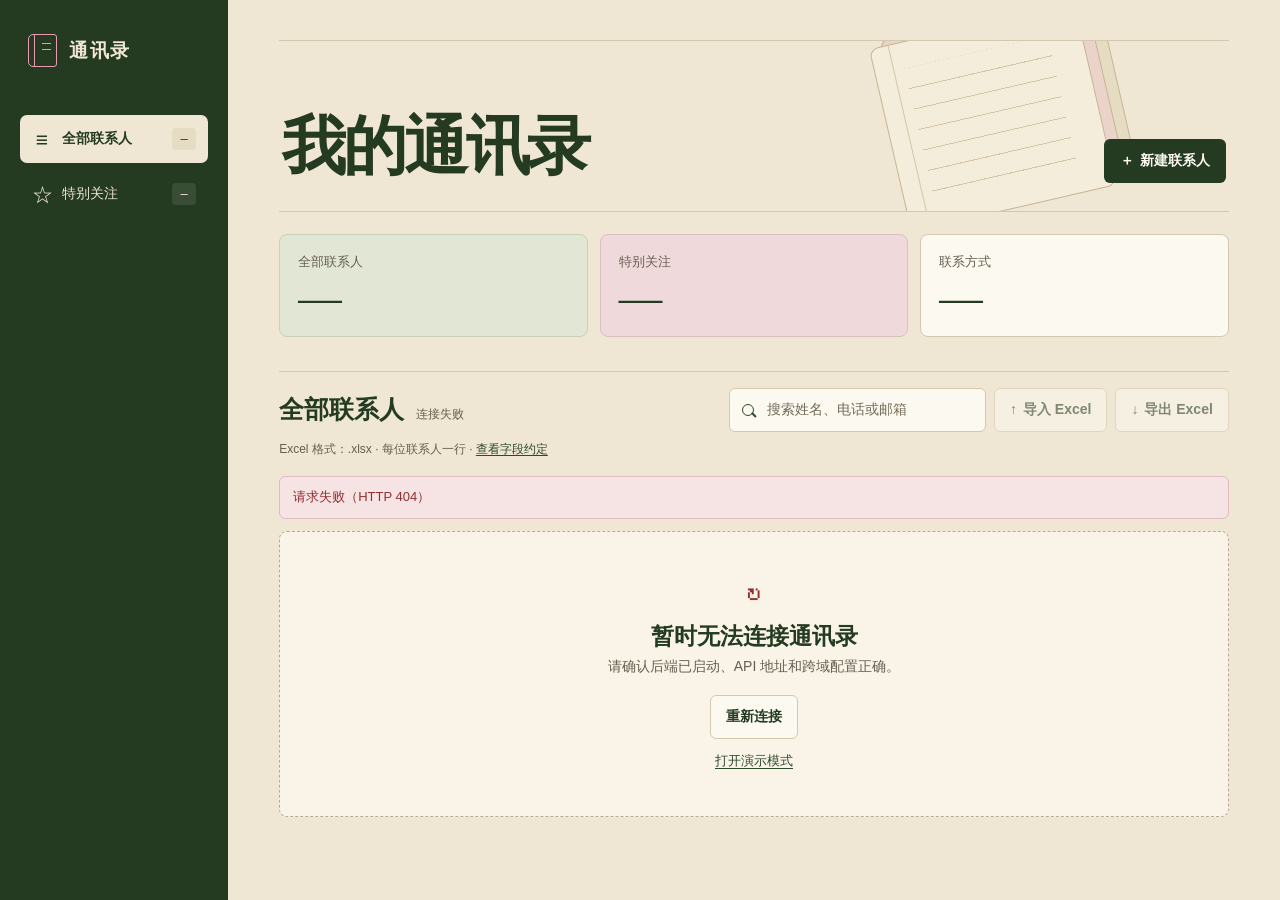
==== commit 63a79074: "style(frontend): refresh address book layout and responsive styles" ====
--- a/frontend/index.html
+++ b/frontend/index.html
@@ -1,30 +1,121 @@
 <!doctype html>
 <html lang="zh-CN">
 <head>
-  <meta charset="UTF-8"><meta name="viewport" content="width=device-width, initial-scale=1">
-  <meta name="theme-color" content="#225b4a"><title>通讯录</title>
-  <link rel="stylesheet" href="styles.css"><script type="module" src="app.js"></script>
+  <meta charset="UTF-8">
+  <meta name="viewport" content="width=device-width, initial-scale=1">
+  <meta name="theme-color" content="#243a21">
+  <title>通讯录</title>
+  <link rel="stylesheet" href="styles.css?v=editorial-forest">
+  <script type="module" src="app.js"></script>
 </head>
 <body>
   <aside class="sidebar">
-    <a class="brand" href="./">通讯录</a>
-    <p class="nav-label">我的通讯录</p>
-    <nav aria-label="联系人筛选"><button id="all-nav" class="nav active" aria-pressed="true">◉ <span>全部联系人</span><b id="all-count">—</b></button><button id="favorite-nav" class="nav" aria-pressed="false">☆ <span>特别关注</span><b id="favorite-count">—</b></button></nav>
-    <div class="workspace"><span class="avatar">AB</span><div>个人通讯录</div></div>
+    <a class="brand" href="./"><span class="book-mark" aria-hidden="true"></span>通讯录</a>
+    <nav aria-label="联系人筛选">
+      <button id="all-nav" class="nav active" aria-pressed="true">
+        <span class="nav-icon" aria-hidden="true">≡</span>
+        <span>全部联系人</span><b id="all-count">—</b>
+      </button>
+      <button id="favorite-nav" class="nav" aria-pressed="false">
+        <span class="nav-icon" aria-hidden="true">☆</span>
+        <span>特别关注</span><b id="favorite-count">—</b>
+      </button>
+    </nav>
   </aside>
+
   <main>
-    <header><div class="breadcrumb">我的空间 <span>/</span> 联系人管理</div><span class="edition">ADDRESS BOOK / 2026</span></header>
-    <section class="heading"><div><h1 id="page-title">每一位联系，都值得珍藏<span>。</span></h1></div><button id="add-contact" class="primary">＋ 新建联系人</button></section>
-    <div id="demo-banner" class="demo-banner" hidden>演示模式 · 虚构样例，仅保存在本次页面内存中；未连接真实后端。<a href="?">切换真实接口</a></div>
-    <section class="stats" aria-label="通讯录概览"><div><span>全部联系人</span><strong id="stat-total">—</strong></div><div><span>特别关注</span><strong id="stat-favorite">—</strong></div><div><span>联系方式</span><strong id="stat-methods">—</strong></div></section>
-    <section class="directory"><div class="toolbar"><div><h2 id="list-title">全部联系人</h2><span id="result-count">正在连接…</span></div><div class="tools"><label class="search"><span aria-hidden="true">⌕</span><input id="search" type="search" placeholder="搜索姓名、电话或邮箱" aria-label="搜索联系人"></label><button id="import-button" class="secondary">↑ 导入 Excel</button><button id="export-button" class="secondary">↓ 导出 Excel</button><input id="import-file" type="file" accept=".xlsx" hidden></div></div>
-    <p class="file-hint">Excel 格式：.xlsx · 每个联系人一行 · <a href="https://github.com/linblackchen-code/address-book/blob/main/docs/API_CONTRACT.md" target="_blank" rel="noopener">查看字段约定</a></p>
-    <div id="feedback" class="feedback" role="status" aria-live="polite" hidden></div>
-    <div id="contact-list" class="contact-grid" aria-busy="true"></div>
-    <div id="empty-state" class="empty" hidden><span>◎</span><h3 id="empty-title">还没有联系人</h3><p id="empty-description">新建一位联系人，开始整理你的连接。</p><button id="empty-add" class="secondary">＋ 新建联系人</button></div>
-    <div id="error-state" class="empty" hidden><span>↻</span><h3>暂时无法连接通讯录</h3><p>请确认后端已启动、API 地址和跨域配置正确。</p><button id="retry" class="secondary">重新连接</button><a class="demo-link" href="?demo=1">查看标注清楚的前端演示</a></div>
+    <header class="heading">
+      <h1 id="page-title">我的通讯录</h1>
+      <button id="add-contact" class="primary"><span aria-hidden="true">＋</span> 新建联系人</button>
+      <div class="index-art" aria-hidden="true">
+        <span class="index-sheet"></span>
+        <span class="index-sheet"></span>
+        <span class="index-sheet"></span>
+      </div>
+    </header>
+
+    <div id="demo-banner" class="demo-banner" hidden>
+      演示模式 · 数据仅保存在当前页面，不会写入数据库。<a href="?">切换真实接口</a>
+    </div>
+
+    <section class="stats" aria-label="通讯录概览">
+      <div><span>全部联系人</span><strong id="stat-total">—</strong></div>
+      <div><span>特别关注</span><strong id="stat-favorite">—</strong></div>
+      <div><span>联系方式</span><strong id="stat-methods">—</strong></div>
+    </section>
+
+    <section class="directory" aria-labelledby="list-title">
+      <div class="toolbar">
+        <div class="list-heading">
+          <h2 id="list-title">全部联系人</h2>
+          <span id="result-count">正在连接…</span>
+        </div>
+        <div class="tools">
+          <label class="search">
+            <span class="search-icon" aria-hidden="true"></span>
+            <input id="search" type="search" placeholder="搜索姓名、电话或邮箱" aria-label="搜索联系人">
+          </label>
+          <button id="import-button" class="secondary"><span aria-hidden="true">↑</span> 导入 Excel</button>
+          <button id="export-button" class="secondary"><span aria-hidden="true">↓</span> 导出 Excel</button>
+          <input id="import-file" type="file" accept=".xlsx" hidden>
+        </div>
+      </div>
+      <p class="file-hint">Excel 格式：.xlsx · 每位联系人一行 · <a href="https://github.com/linblackchen-code/address-book/blob/main/docs/API_CONTRACT.md" target="_blank" rel="noopener">查看字段约定</a></p>
+      <div id="feedback" class="feedback" role="status" aria-live="polite" hidden></div>
+      <div id="contact-list" class="contact-grid" aria-busy="true"></div>
+      <div id="empty-state" class="empty" hidden>
+        <span class="book-mark" aria-hidden="true"></span>
+        <h3 id="empty-title">还没有联系人</h3>
+        <p id="empty-description">新建一位联系人，开始整理你的连接。</p>
+        <button id="empty-add" class="secondary"><span aria-hidden="true">＋</span> 新建联系人</button>
+      </div>
+      <div id="error-state" class="empty connection-error" hidden>
+        <span aria-hidden="true">↻</span>
+        <h3>暂时无法连接通讯录</h3>
+        <p>请确认后端已启动、API 地址和跨域配置正确。</p>
+        <button id="retry" class="secondary">重新连接</button>
+        <a class="demo-link" href="?demo=1">打开演示模式</a>
+      </div>
     </section>
   </main>
-  <dialog id="contact-dialog" aria-labelledby="dialog-title"><form id="contact-form"><div class="dialog-heading"><div><p class="eyebrow">A NEW CONNECTION</p><h2 id="dialog-title">新建联系人</h2></div><button type="button" class="icon-button" data-close aria-label="关闭">×</button></div><label class="field">姓名 <span class="required">*</span><input id="contact-name" name="name" required maxlength="80" placeholder="请输入联系人姓名" autocomplete="name"></label><label class="field">备注<textarea id="contact-notes" maxlength="1000" rows="2" placeholder="公司、分组，或关于这位联系人的小记"></textarea></label><div class="method-heading"><h3>联系方式</h3><button id="add-method" type="button" class="text-button">＋ 添加一项</button></div><div id="method-fields"></div><label class="favorite-option"><input id="contact-favorite" type="checkbox"> 设为特别关注</label><p id="form-error" class="form-error" role="alert" hidden></p><div class="dialog-actions"><button type="button" class="secondary" data-close>取消</button><button id="save-contact" type="submit" class="primary">保存联系人</button></div></form></dialog>
-  <dialog id="delete-dialog" aria-labelledby="delete-title"><form id="delete-form"><h2 id="delete-title">删除联系人？</h2><p id="delete-description"></p><p>删除后无法恢复，请确认后再操作。</p><p id="delete-error" class="form-error" role="alert" hidden></p><div class="dialog-actions"><button type="button" class="secondary" id="cancel-delete">取消</button><button id="confirm-delete" class="danger" type="submit">确认删除</button></div></form></dialog>
-</body></html>
+
+  <dialog id="contact-dialog" aria-labelledby="dialog-title">
+    <form id="contact-form">
+      <div class="dialog-heading">
+        <h2 id="dialog-title">新建联系人</h2>
+        <button type="button" class="icon-button" data-close aria-label="关闭">×</button>
+      </div>
+      <label class="field">姓名 <span class="required">*</span>
+        <input id="contact-name" name="name" required maxlength="80" placeholder="请输入联系人姓名" autocomplete="name">
+      </label>
+      <label class="field">备注
+        <textarea id="contact-notes" maxlength="1000" rows="2" placeholder="例如公司或分组"></textarea>
+      </label>
+      <div class="method-heading">
+        <h3>联系方式</h3>
+        <button id="add-method" type="button" class="text-button">＋ 添加一项</button>
+      </div>
+      <div id="method-fields"></div>
+      <label class="favorite-option"><input id="contact-favorite" type="checkbox"> 设为特别关注</label>
+      <p id="form-error" class="form-error" role="alert" hidden></p>
+      <div class="dialog-actions">
+        <button type="button" class="secondary" data-close>取消</button>
+        <button id="save-contact" type="submit" class="primary">保存联系人</button>
+      </div>
+    </form>
+  </dialog>
+
+  <dialog id="delete-dialog" aria-labelledby="delete-title">
+    <form id="delete-form">
+      <h2 id="delete-title">删除联系人？</h2>
+      <p id="delete-description"></p>
+      <p>删除后无法恢复，请确认后再操作。</p>
+      <p id="delete-error" class="form-error" role="alert" hidden></p>
+      <div class="dialog-actions">
+        <button type="button" class="secondary" id="cancel-delete">取消</button>
+        <button id="confirm-delete" class="danger" type="submit">确认删除</button>
+      </div>
+    </form>
+  </dialog>
+</body>
+</html>
--- a/frontend/styles.css
+++ b/frontend/styles.css
@@ -1,4 +1,481 @@
-:root{font-family:"Segoe UI","Microsoft YaHei",sans-serif;color:#223a33;background:#f7f8f5;font-synthesis:none;--green:#225b4a;--muted:#79867f;--line:#e3e8e1}*{box-sizing:border-box}body{margin:0;display:flex;min-height:100vh}button,input,select,textarea{font:inherit}button,a,input,select,textarea{-webkit-tap-highlight-color:transparent}button{cursor:pointer;transition:background .16s,transform .16s}button:disabled{opacity:.55;cursor:wait}button:focus-visible,a:focus-visible{outline:3px solid #b79c52;outline-offset:3px}a{color:var(--green);text-underline-offset:3px}[hidden]{display:none!important}.sidebar{width:246px;flex-shrink:0;background:#fff;border-right:1px solid var(--line);padding:37px 22px 20px;display:flex;flex-direction:column;position:sticky;top:0;height:100vh}.brand{display:flex;align-items:center;gap:13px;text-decoration:none;font-size:25px;letter-spacing:3px;font-weight:700;margin:0 10px 56px}.nav-label{font-size:11px;color:var(--muted);margin:0 15px 15px;letter-spacing:2px}.nav{display:flex;align-items:center;gap:13px;width:100%;border:0;background:transparent;border-radius:8px;padding:15px;text-align:left;color:#63746b;margin-bottom:8px}.nav.active{background:#eaf1e9;color:var(--green);font-weight:600}.nav b{margin-left:auto;font-size:11px;background:#fff9;padding:2px 7px;border-radius:5px}.workspace{margin-top:auto;display:flex;gap:12px;border-top:1px solid var(--line);padding:20px 8px 0;font-size:12px;align-items:center}.avatar{display:grid;place-items:center;background:#e7ede4;color:#516543;width:40px;height:40px;border-radius:12px;font-weight:600;font-size:14px;flex-shrink:0}main{flex:1;min-width:0;padding:0 46px 25px;max-width:1700px}header{height:88px;display:flex;justify-content:space-between;align-items:center;border-bottom:1px solid var(--line);font-size:12px}.breadcrumb{color:#708177}.breadcrumb span{padding:0 15px;color:#bcc5bd}.edition{font-size:10px;color:#88968a;letter-spacing:2px}.heading{display:flex;justify-content:space-between;align-items:center;margin:39px 0 30px;gap:20px}.eyebrow{font-size:10px;letter-spacing:2px;color:#8e967c;font-weight:600;margin:0 0 15px}h1{font-size:clamp(23px,2.2vw,34px);font-weight:600;letter-spacing:1px;margin:0;line-height:1.5}h1 span{color:#a6b68a}.primary,.secondary,.danger{border-radius:7px;padding:11px 17px;font-size:12px;white-space:nowrap}.primary{background:var(--green);color:#fff;border:1px solid var(--green)}.primary:hover{background:#194637}.secondary{background:#fff;border:1px solid #dce3d9;color:#415a4b}.secondary:hover{background:#eff4ec}.danger{background:#a33d3d;color:#fff;border:1px solid #a33d3d}.stats{display:grid;grid-template-columns:repeat(3,1fr);gap:18px;margin:25px 0 33px}.stats>div{padding:22px 25px;border:1px solid var(--line);border-radius:10px;background:#fff;position:relative}.stats>div:first-child{background:#eaf0e5;border-color:#dfe8d7}.stats span{display:block;font-size:12px;color:#617463}.stats strong{display:block;font-size:34px;font-weight:500;margin:10px 0 0;line-height:1}.toolbar{display:flex;justify-content:space-between;align-items:center;gap:18px}.toolbar h2{font-size:18px;display:inline;margin-right:10px;font-weight:600}.toolbar #result-count{font-size:11px;color:var(--muted)}.tools{display:flex;gap:9px;align-items:center}.search{display:flex;align-items:center;gap:8px;background:#fff;border:1px solid #dce3d9;border-radius:7px;padding:0 12px}.search>span{font-size:24px;color:#8a978b}.search input{width:190px;padding:11px 0;border:0;background:none;font-size:12px;outline:0}.search:focus-within{outline:2px solid #a3b99c}.file-hint{font-size:10px;color:#8b9586;margin:13px 0 20px}.file-hint a{color:#6e8269}.contact-grid{display:grid;grid-template-columns:repeat(3,minmax(0,1fr));gap:17px}.contact-card{background:#fff;border:1px solid var(--line);border-radius:10px;padding:21px;min-height:222px;display:flex;flex-direction:column}.card-heading{display:flex;align-items:center;gap:12px;min-width:0}.card-heading .avatar{width:44px;height:44px;font-size:17px;background:#edf0e4;color:#758451}.card-heading h3{font-size:15px;margin:0 0 5px;overflow-wrap:anywhere}.card-heading .notes{font-size:11px;color:var(--muted);margin:0;overflow-wrap:anywhere}.identity{flex:1;min-width:0}.icon-button{background:transparent;border:0;padding:5px;font-size:23px;color:#b3bcae;line-height:1;border-radius:5px}.icon-button[aria-pressed="true"]{color:#b5943d}.methods{margin:18px 0 15px;display:grid;gap:9px}.method-line{display:flex;gap:9px;align-items:baseline;font-size:12px;min-width:0}.method-label{font-size:10px;color:#8d9b8d;min-width:28px}.method-value{overflow-wrap:anywhere;white-space:pre-wrap;color:#506553}.card-actions{margin-top:auto;display:flex;justify-content:flex-end;gap:15px;padding-top:13px;border-top:1px solid #eff1ec}.text-button{border:0;background:none;color:#476b57;font-size:11px;padding:4px}.text-button.delete{color:#9c7772}.empty{text-align:center;padding:60px 20px;background:#fff;border:1px dashed #d4dfd0;border-radius:10px;color:var(--muted)}.empty>span{font-size:35px;color:#9aab8c}.empty h3{font-size:18px;color:#385341;font-weight:500}.empty p{font-size:13px;line-height:1.8}.demo-link{display:inline-block;font-size:12px;margin:15px}.demo-banner{background:#fff4d7;border:1px solid #ead9a6;color:#806322;border-radius:7px;padding:12px 15px;font-size:12px;line-height:1.7}.demo-banner a{margin-left:12px}.feedback{padding:12px 15px;border-radius:7px;background:#e9f1e6;color:#345c3b;font-size:12px;margin:12px 0}.feedback.error,.form-error{background:#fff0ec;color:#9d4637}.feedback.info{background:#eef1f7;color:#465b7d}dialog{border:1px solid #dce3d9;border-radius:14px;padding:30px;width:min(570px,calc(100% - 28px));max-height:90vh;color:#294236;box-shadow:0 24px 90px #1d382c26}dialog::backdrop{background:#1b302957;backdrop-filter:blur(3px)}.dialog-heading{display:flex;justify-content:space-between;align-items:flex-start}.dialog-heading h2{font-size:23px;margin:0 0 25px;font-weight:600}.dialog-heading .eyebrow{margin-bottom:9px}.field{display:block;font-size:12px;margin-bottom:19px}.required{color:#a05b47}.field input,.field textarea{display:block;width:100%;margin-top:8px;border:1px solid #dbe2d7;border-radius:6px;padding:11px;background:#fafbf8;color:#294236;resize:vertical}.field input:focus,.field textarea:focus,.method-row input:focus,.method-row select:focus{outline:2px solid #a3b99c;outline-offset:1px}.method-heading{display:flex;justify-content:space-between;align-items:center;margin-bottom:8px}.method-heading h3{font-size:13px;font-weight:500}.method-row{display:flex;gap:8px;margin-bottom:10px;align-items:center}.method-row select,.method-row input{padding:10px 8px;border:1px solid #dbe2d7;background:#fafbf8;border-radius:5px;font-size:12px;min-width:0}.method-row select{width:85px}.method-row input{flex:1;width:0}.method-row button{font-size:20px}.favorite-option{font-size:12px;display:flex;gap:7px;align-items:center;margin:22px 0}.favorite-option input{accent-color:var(--green)}.dialog-actions{display:flex;justify-content:flex-end;gap:10px;padding-top:20px;border-top:1px solid var(--line);margin-top:20px}.form-error{padding:10px;font-size:12px;line-height:1.7;border-radius:6px}#delete-dialog p{font-size:13px;line-height:1.8}body:has(dialog[open]){overflow:hidden}
-@media(min-width:1600px){main{padding-left:60px;padding-right:60px}.contact-grid{grid-template-columns:repeat(4,minmax(0,1fr))}}
-@media(max-width:1200px){.sidebar{width:205px;padding-left:15px;padding-right:15px}main{padding:0 28px 20px}.toolbar{align-items:flex-start;flex-direction:column}.tools{width:100%}.search{flex:1}.search input{width:100%}.contact-grid{grid-template-columns:repeat(2,minmax(0,1fr))}.edition{display:none}}
-@media(max-width:650px){body{display:block}.sidebar{position:static;width:100%;height:auto;padding:16px;border:0;border-bottom:1px solid var(--line)}.brand{font-size:21px;margin:0 0 18px;gap:10px}.nav-label,.workspace{display:none}.sidebar nav{display:flex;gap:8px}.nav{margin:0;padding:11px;font-size:12px}.nav b{padding:2px 5px}main{padding:0 16px 16px}header{height:52px}.heading{margin:25px 0 20px;align-items:flex-start;flex-direction:column}.heading .primary{align-self:flex-end}.eyebrow{font-size:8px;margin-bottom:10px}h1{font-size:23px}.stats{gap:8px;margin:20px 0 25px}.stats>div{padding:15px 11px}.stats strong{font-size:27px}.stats span{font-size:11px}.tools{flex-wrap:wrap}.search{flex-basis:100%}.tools>.secondary{flex:1}.contact-grid{grid-template-columns:1fr}.toolbar h2{font-size:17px}.file-hint{line-height:1.8}.contact-card{min-height:205px}dialog{padding:22px}.edition{display:none}.demo-banner{font-size:11px}}
+:root {
+  color-scheme: light;
+  --forest: #2e4a2a;
+  --forest-deep: #243a21;
+  --forest-light: #3a5a36;
+  --rose: #e89cb1;
+  --cream: #efe7d4;
+  --cream-deep: #e6dcc4;
+  --paper: #fcf9f1;
+  --ink: #1a1a17;
+  --muted: #665f50;
+  --rule: #d4c8af;
+  --error: #942e30;
+  --serif: "Source Serif 4", Georgia, "Noto Serif CJK SC", "STZhongsong", SimSun, serif;
+  --mono: "JetBrains Mono", Consolas, monospace;
+  font: 15px/1.55 "Microsoft YaHei", "PingFang SC", "Segoe UI", sans-serif;
+  color: var(--ink);
+  background: var(--cream);
+}
+
+*, *::before, *::after { box-sizing: border-box; }
+[hidden] { display: none !important; }
+
+body {
+  display: grid;
+  grid-template-columns: 228px minmax(0, 1fr);
+  min-height: 100vh;
+  margin: 0;
+}
+
+button, input, select, textarea { font: inherit; color: inherit; }
+button { cursor: pointer; }
+button:disabled { opacity: .55; cursor: wait; }
+a { color: var(--forest); text-underline-offset: .2em; }
+:focus-visible { outline: 2px solid var(--forest); outline-offset: 3px; }
+
+.sidebar {
+  position: sticky;
+  top: 0;
+  height: 100vh;
+  padding: 34px 20px;
+  background: var(--forest-deep);
+  color: var(--cream);
+}
+
+.brand {
+  display: flex;
+  align-items: center;
+  gap: 12px;
+  width: fit-content;
+  margin: 0 8px 48px;
+  color: inherit;
+  font-size: 19px;
+  font-weight: 700;
+  letter-spacing: .08em;
+  text-decoration: none;
+}
+
+.book-mark {
+  position: relative;
+  display: inline-block;
+  flex: none;
+  width: 29px;
+  height: 33px;
+  border: 1.5px solid currentColor;
+  border-radius: 5px 3px 3px 5px;
+  color: var(--rose);
+}
+
+.book-mark::before {
+  position: absolute;
+  inset: 0 auto 0 5px;
+  border-left: 1px solid currentColor;
+  content: "";
+}
+
+.book-mark::after {
+  position: absolute;
+  top: 8px;
+  right: 5px;
+  width: 9px;
+  height: 7px;
+  border-block: 1px solid currentColor;
+  content: "";
+}
+
+.sidebar nav { display: grid; gap: 7px; }
+
+.nav {
+  display: flex;
+  align-items: center;
+  gap: 10px;
+  width: 100%;
+  min-height: 48px;
+  padding: 9px 11px;
+  border: 1px solid transparent;
+  border-radius: 7px;
+  background: transparent;
+  color: var(--cream);
+  text-align: left;
+  font-size: 14px;
+}
+
+.nav:hover { background: var(--forest-light); }
+.nav.active { background: var(--cream); color: var(--forest-deep); font-weight: 700; }
+.sidebar :focus-visible { outline-color: var(--rose); }
+.nav-icon { width: 20px; flex: none; text-align: center; font: 21px/1 "Segoe UI Symbol", sans-serif; }
+
+.nav b {
+  margin-left: auto;
+  min-width: 24px;
+  padding: 2px 5px;
+  border-radius: 4px;
+  background: #ffffff19;
+  text-align: center;
+  font: 12px/1.5 var(--mono);
+}
+
+.nav.active b { background: var(--cream-deep); }
+
+main {
+  width: 100%;
+  max-width: 1520px;
+  margin-inline: auto;
+  padding: 40px clamp(24px, 4vw, 64px) 52px;
+}
+
+.heading {
+  position: relative;
+  isolation: isolate;
+  overflow: hidden;
+  display: flex;
+  min-height: 172px;
+  align-items: end;
+  justify-content: space-between;
+  gap: 16px;
+  padding: 20px 3px 28px;
+  border-block: 1px solid var(--rule);
+}
+
+h1, h2, h3 { margin: 0; }
+
+.heading h1 {
+  color: var(--forest-deep);
+  font: 700 clamp(44px, 5vw, 76px)/1.12 var(--serif);
+  letter-spacing: -.045em;
+}
+
+.index-art {
+  position: absolute;
+  z-index: -1;
+  top: -21px;
+  right: 104px;
+  width: 238px;
+  height: 188px;
+  pointer-events: none;
+  transform: rotate(-13deg);
+}
+
+.index-sheet {
+  position: absolute;
+  inset: 0 27px 0 0;
+  border: 1px solid #c6b594;
+  border-radius: 9px;
+  background: var(--cream-deep);
+  transform: translate(24px, -12px);
+}
+
+.index-sheet:nth-child(2) {
+  background: #ead3c8;
+  transform: translate(12px, -6px);
+}
+
+.index-sheet:last-child {
+  background: #f4eddb;
+  transform: none;
+}
+
+.index-sheet:last-child::before {
+  position: absolute;
+  inset: 26px 33px 26px 29px;
+  background: repeating-linear-gradient(transparent 0 20px, #d6c6a7 20px 21px);
+  content: "";
+}
+
+.index-sheet:last-child::after {
+  position: absolute;
+  inset: 0 auto 0 18px;
+  border-left: 1px solid #d6c6a7;
+  content: "";
+}
+
+.primary, .secondary, .danger {
+  min-height: 44px;
+  padding: 9px 15px;
+  border: 1px solid transparent;
+  border-radius: 6px;
+  white-space: nowrap;
+  font-size: 14px;
+  font-weight: 600;
+  transition: background-color .16s ease, border-color .16s ease;
+}
+
+.primary { background: var(--forest-deep); color: var(--paper); }
+.primary:hover { background: var(--forest-light); }
+.secondary { border-color: var(--rule); background: var(--paper); color: var(--forest-deep); }
+.secondary:hover { border-color: #ab9a77; background: #f4eddb; }
+.danger { background: var(--error); color: #fff; }
+.danger:hover { background: #772627; }
+
+.primary > span, .secondary > span { margin-right: 2px; }
+
+.stats {
+  display: grid;
+  grid-template-columns: repeat(3, minmax(0, 1fr));
+  gap: 12px;
+  margin: 22px 0 34px;
+}
+
+.stats > div {
+  min-width: 0;
+  padding: 14px 18px 16px;
+  border: 1px solid var(--rule);
+  border-radius: 8px;
+  background: var(--paper);
+}
+
+.stats > div:first-child { background: #e2e7d5; border-color: #c8d0b6; }
+.stats > div:nth-child(2) { background: #efd9db; border-color: #dbc0c1; }
+.stats span { color: var(--muted); font-size: 13px; }
+
+.stats strong {
+  display: block;
+  margin-top: 4px;
+  overflow-wrap: anywhere;
+  color: var(--forest-deep);
+  font: 500 clamp(30px, 3.4vw, 48px)/1 var(--serif);
+  font-variant-numeric: lining-nums tabular-nums;
+}
+
+.toolbar {
+  display: flex;
+  flex-wrap: wrap;
+  align-items: center;
+  justify-content: space-between;
+  gap: 12px 24px;
+  padding-top: 16px;
+  border-top: 1px solid var(--rule);
+}
+
+.list-heading { display: flex; flex-wrap: wrap; align-items: baseline; gap: 4px 12px; }
+.list-heading h2 { color: var(--forest-deep); font: 700 25px/1.3 var(--serif); }
+#result-count, .file-hint { color: var(--muted); font-size: 12px; }
+.tools { display: flex; flex: 0 1 500px; flex-wrap: wrap; gap: 8px; }
+
+.search {
+  display: flex;
+  align-items: center;
+  flex: 1 1 180px;
+  min-width: 0;
+  gap: 10px;
+  min-height: 44px;
+  padding-inline: 12px;
+  border: 1px solid var(--rule);
+  border-radius: 6px;
+  background: var(--paper);
+}
+
+.search input { width: 100%; min-width: 0; padding: 8px 0; border: 0; background: transparent; font-size: 14px; }
+.search:focus-within { outline: 2px solid var(--forest); outline-offset: 2px; }
+.search input:focus { outline: 0; }
+::placeholder { color: #736a57; opacity: 1; }
+
+.search-icon {
+  position: relative;
+  flex: none;
+  width: 12px;
+  height: 12px;
+  margin-right: 3px;
+  border: 1.5px solid var(--forest);
+  border-radius: 50%;
+}
+
+.search-icon::after {
+  position: absolute;
+  top: 9px;
+  left: 8px;
+  width: 6px;
+  height: 1.5px;
+  background: var(--forest);
+  transform: rotate(45deg);
+  content: "";
+}
+
+.file-hint { margin: 8px 0 18px; }
+
+.contact-grid {
+  display: grid;
+  grid-template-columns: repeat(auto-fill, minmax(min(250px, 100%), 1fr));
+  gap: 14px;
+}
+
+.contact-card {
+  display: flex;
+  flex-direction: column;
+  min-width: 0;
+  min-height: 218px;
+  padding: 18px;
+  border: 1px solid var(--rule);
+  border-radius: 9px;
+  background: var(--paper);
+  box-shadow: 0 2px 0 #2e271610;
+}
+
+.contact-card:has(.icon-button[aria-pressed="true"]) { border-top: 3px solid var(--rose); padding-top: 16px; }
+.card-heading { display: flex; align-items: start; gap: 12px; min-width: 0; }
+.identity { flex: 1; min-width: 0; }
+.card-heading h3 { margin: 2px 0 4px; color: var(--forest-deep); font-size: 17px; }
+.card-heading h3, .notes, .method-value { overflow-wrap: anywhere; }
+.notes { margin: 0; color: var(--muted); font-size: 12px; }
+
+.avatar {
+  display: grid;
+  flex: none;
+  width: 44px;
+  height: 44px;
+  place-items: center;
+  border: 1px solid #c8d0b6;
+  border-radius: 7px;
+  background: #e2e7d5;
+  color: var(--forest-deep);
+  font: 700 20px/1 var(--serif);
+}
+
+.contact-card:has(.icon-button[aria-pressed="true"]) .avatar {
+  border-color: #dbc0c1;
+  background: #efd9db;
+  color: #692f45;
+}
+
+.icon-button {
+  display: grid;
+  flex: none;
+  width: 36px;
+  height: 36px;
+  place-items: center;
+  padding: 0;
+  border: 0;
+  border-radius: 6px;
+  background: transparent;
+  color: var(--muted);
+  font: 22px/1 "Segoe UI Symbol", sans-serif;
+}
+
+.icon-button:hover, .text-button:hover { background: var(--cream); }
+.icon-button[aria-pressed="true"] { color: #863651; }
+
+.methods { display: grid; gap: 7px; margin: 16px 0; }
+.method-line { display: flex; align-items: baseline; gap: 9px; min-width: 0; font-size: 13px; }
+.method-label { flex: none; min-width: 32px; color: var(--muted); font-size: 12px; }
+.method-value { min-width: 0; white-space: pre-wrap; }
+.card-actions { display: flex; justify-content: flex-end; gap: 6px; margin-top: auto; padding-top: 8px; border-top: 1px solid var(--rule); }
+
+.text-button {
+  min-height: 34px;
+  padding: 4px 8px;
+  border: 0;
+  border-radius: 5px;
+  background: transparent;
+  color: var(--forest);
+  font-size: 13px;
+  font-weight: 600;
+}
+
+.text-button.delete { color: var(--error); }
+
+.empty {
+  padding: 44px 18px 45px;
+  border: 1px dashed #b9ab8e;
+  border-radius: 8px;
+  background: #f9f4e7;
+  color: var(--muted);
+  text-align: center;
+}
+
+.empty .book-mark { color: var(--forest); }
+.empty h3 { margin: 14px 0 4px; color: var(--forest-deep); font: 700 23px/1.3 var(--serif); }
+.empty p { margin: 0 0 18px; font-size: 14px; }
+.connection-error > span { color: var(--error); font-size: 31px; line-height: 1; }
+.demo-link { display: block; width: fit-content; margin: 12px auto 0; font-size: 13px; }
+
+.demo-banner, .feedback, .form-error {
+  padding: 10px 13px;
+  border: 1px solid transparent;
+  border-radius: 6px;
+  font-size: 13px;
+}
+
+.demo-banner { margin-top: 14px; border-color: #d8bf81; background: #faedc8; color: #624818; }
+.demo-banner a { margin-left: 9px; }
+.feedback { margin: 12px 0; border-color: #c8d0b6; background: #e2e7d5; color: var(--forest-deep); }
+.feedback.error, .form-error { border-color: #dfbcc2; background: #f6e3e4; color: var(--error); }
+.feedback.info { border-color: var(--rule); background: #f4eddb; color: var(--ink); }
+
+dialog {
+  width: min(560px, calc(100% - 28px));
+  max-height: calc(100dvh - 32px);
+  padding: 25px 27px;
+  border: 1px solid var(--rule);
+  border-top: 4px solid var(--forest);
+  border-radius: 10px;
+  background: var(--paper);
+  color: var(--ink);
+  box-shadow: 0 22px 65px #1a211535;
+}
+
+dialog::backdrop { background: #1f2a20a0; }
+body:has(dialog[open]) { overflow: hidden; }
+.dialog-heading { display: flex; justify-content: space-between; align-items: center; gap: 10px; margin-bottom: 20px; }
+dialog h2 { color: var(--forest-deep); font: 700 28px/1.2 var(--serif); }
+.field { display: block; margin-bottom: 15px; font-size: 14px; font-weight: 600; }
+.required { color: var(--error); }
+
+.field input, .field textarea, .method-row select, .method-row input {
+  min-width: 0;
+  min-height: 42px;
+  padding: 8px 10px;
+  border: 1px solid #b9ab8e;
+  border-radius: 6px;
+  background: #fffdf7;
+  font-size: 16px;
+  font-weight: 400;
+}
+
+.field input, .field textarea { display: block; width: 100%; margin-top: 5px; }
+.field textarea { resize: vertical; }
+.method-heading { display: flex; align-items: center; justify-content: space-between; gap: 8px; margin-bottom: 5px; }
+.method-heading h3 { font-size: 14px; }
+.method-row { display: flex; align-items: center; gap: 7px; margin-bottom: 8px; }
+.method-row select { flex: 0 0 auto; }
+.method-row input { flex: 1; width: 0; }
+.favorite-option { display: flex; align-items: center; gap: 7px; margin: 16px 0; font-size: 14px; }
+.favorite-option input { width: 16px; height: 16px; accent-color: var(--forest); }
+.dialog-actions { display: flex; justify-content: flex-end; gap: 8px; margin-top: 16px; padding-top: 14px; border-top: 1px solid var(--rule); }
+#delete-dialog p { overflow-wrap: anywhere; }
+
+@media (max-width: 1050px) {
+  body { grid-template-columns: 184px minmax(0, 1fr); }
+  .sidebar { padding-inline: 14px; }
+  .tools { flex: 1 1 100%; }
+}
+
+@media (max-width: 680px) {
+  body { display: block; }
+  .sidebar { position: static; height: auto; padding: 14px 16px; }
+  .brand { margin: 0 0 12px; font-size: 17px; }
+  .brand .book-mark { width: 24px; height: 28px; }
+  .sidebar nav { grid-template-columns: repeat(2, minmax(0, 1fr)); }
+  .nav { min-height: 43px; padding: 6px 8px; gap: 5px; font-size: 13px; }
+  .nav-icon { width: 16px; }
+  main { padding: 18px 16px 32px; }
+  .heading { min-height: 109px; align-items: center; gap: 8px; padding: 13px 0; }
+  .heading h1 { font-size: clamp(24px, 7.8vw, 46px); }
+  .heading .primary { padding-inline: 8px; font-size: 13px; }
+  .index-art { top: -53px; right: -49px; opacity: .63; transform: rotate(-13deg) scale(.75); }
+  .stats { gap: 7px; margin: 14px 0 23px; }
+  .stats > div { padding: 10px 7px 12px; }
+  .stats span { font-size: 12px; }
+  .stats strong { font-size: 33px; }
+  .toolbar { gap: 10px; padding-top: 13px; }
+  .list-heading h2 { font-size: 22px; }
+  .search { flex-basis: 100%; }
+  .search input { font-size: 16px; }
+  .tools > .secondary { flex: 1; }
+  .empty { padding-block: 32px; }
+  dialog { padding: 20px 16px; }
+}
+
+@media (prefers-reduced-motion: reduce) {
+  *, *::before, *::after { transition: none !important; }
+}
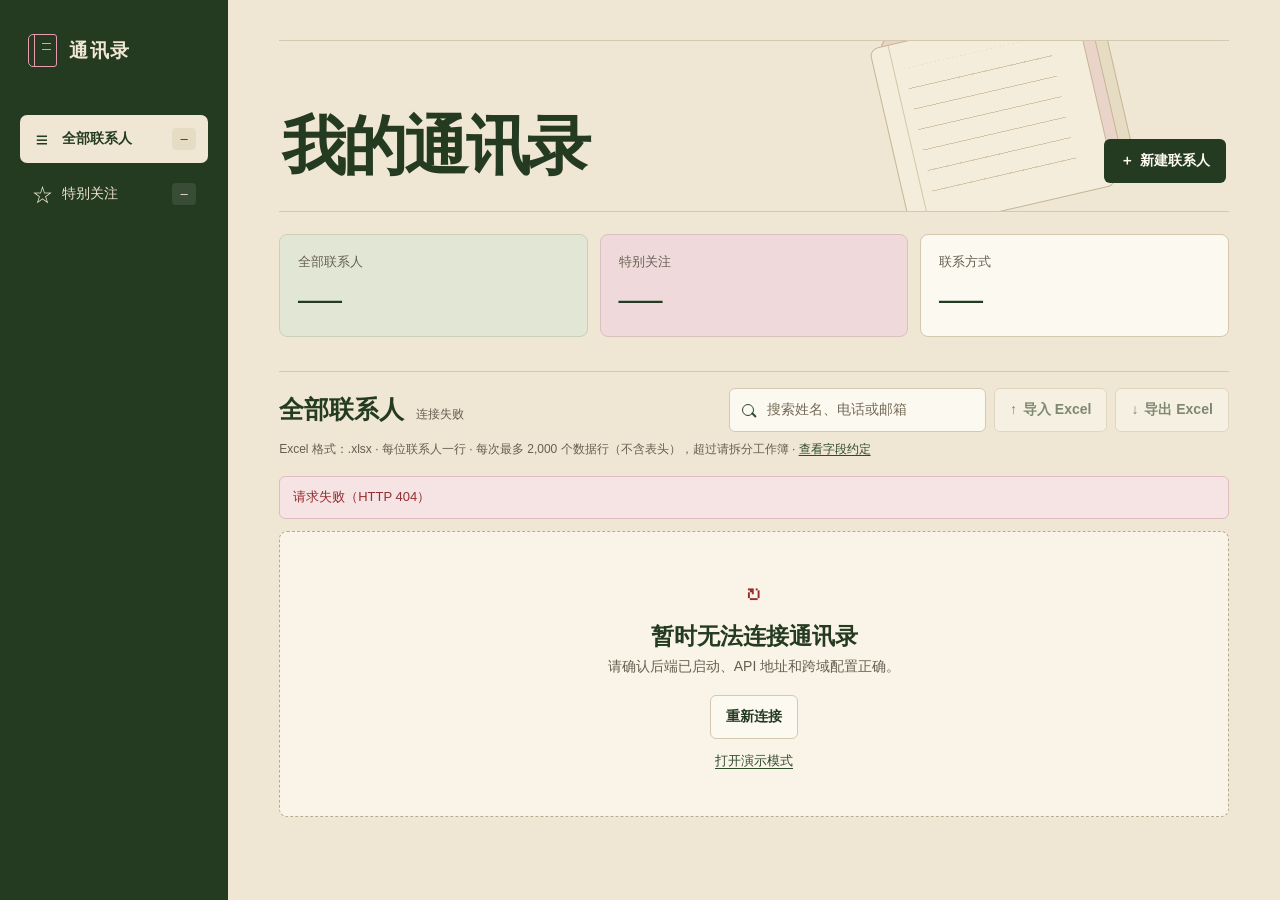
==== commit 8a6bc858: "docs: show the Excel import row limit" ====
--- a/frontend/index.html
+++ b/frontend/index.html
@@ -60,7 +60,7 @@
           <input id="import-file" type="file" accept=".xlsx" hidden>
         </div>
       </div>
-      <p class="file-hint">Excel 格式：.xlsx · 每位联系人一行 · <a href="https://github.com/linblackchen-code/address-book/blob/main/docs/API_CONTRACT.md" target="_blank" rel="noopener">查看字段约定</a></p>
+      <p class="file-hint">Excel 格式：.xlsx · 每位联系人一行 · 每次最多 2,000 个数据行（不含表头），超过请拆分工作簿 · <a href="https://github.com/linblackchen-code/address-book/blob/main/docs/API_CONTRACT.md" target="_blank" rel="noopener">查看字段约定</a></p>
       <div id="feedback" class="feedback" role="status" aria-live="polite" hidden></div>
       <div id="contact-list" class="contact-grid" aria-busy="true"></div>
       <div id="empty-state" class="empty" hidden>
